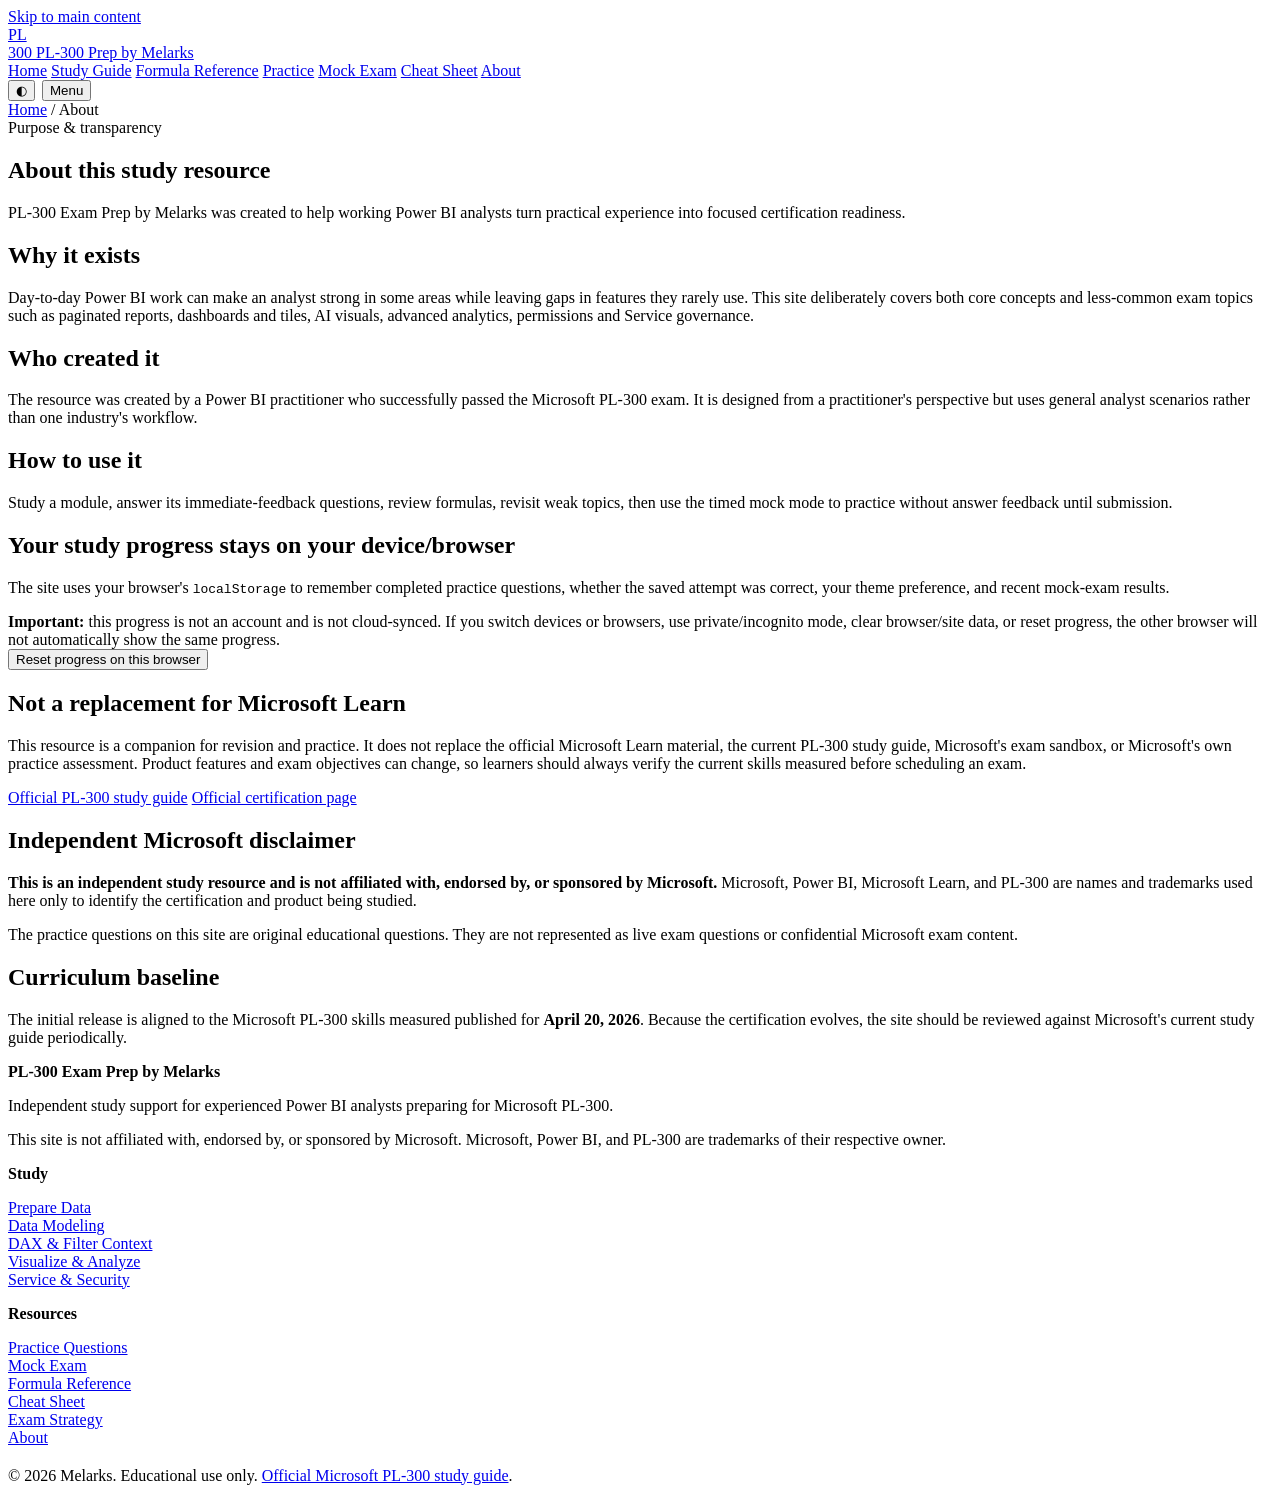
==== about.html @ dd819264 "Initial PL-300 upload (Part 1)" ====
<!doctype html>
<html lang="en" data-theme="light">
<head>
<meta charset="utf-8">
<meta name="viewport" content="width=device-width,initial-scale=1">
<title>About PL-300 Exam Prep by Melarks</title>
<meta name="description" content="About PL-300 Exam Prep by Melarks, its purpose, local progress storage, scope, Microsoft disclaimer and recommended use.">
<meta name="robots" content="index,follow,max-image-preview:large">
<link rel="canonical" href="https://melarks.com/about.html">
<meta name="theme-color" content="#03045e">
<meta name="color-scheme" content="light dark">
<meta property="og:type" content="website">
<meta property="og:site_name" content="Microsoft Power BI Data Analyst PL-300 Exam Prep by Melarks">
<meta property="og:title" content="About PL-300 Exam Prep by Melarks">
<meta property="og:description" content="About PL-300 Exam Prep by Melarks, its purpose, local progress storage, scope, Microsoft disclaimer and recommended use.">
<meta property="og:url" content="https://melarks.com/about.html">
<meta property="og:image" content="https://melarks.com/assets/og-cover.png">
<meta property="og:image:alt" content="PL-300 Exam Prep by Melarks">
<meta name="twitter:card" content="summary_large_image">
<meta name="twitter:title" content="About PL-300 Exam Prep by Melarks">
<meta name="twitter:description" content="About PL-300 Exam Prep by Melarks, its purpose, local progress storage, scope, Microsoft disclaimer and recommended use.">
<meta name="twitter:image" content="https://melarks.com/assets/og-cover.png">
<link rel="icon" href="assets/favicon.svg" type="image/svg+xml">
<link rel="manifest" href="site.webmanifest">
<link rel="stylesheet" href="css/styles.css">
<script type="application/ld+json">{"@context": "https://schema.org", "@type": "WebPage", "name": "About PL-300 Exam Prep by Melarks", "description": "About PL-300 Exam Prep by Melarks, its purpose, local progress storage, scope, Microsoft disclaimer and recommended use.", "url": "https://melarks.com/about.html", "isPartOf": {"@type": "WebSite", "name": "Microsoft Power BI Data Analyst PL-300 Exam Prep by Melarks", "url": "https://melarks.com"}}</script>

</head>
<body>
<a class="skip-link" href="#main">Skip to main content</a>
<header class="site-header">
  <div class="wrap topbar">
    <a class="brand" href="index.html" aria-label="Melarks PL-300 Exam Prep home">
      <span class="brand-mark" aria-hidden="true">PL<br>300</span>
      <span>PL-300 Prep by Melarks</span>
    </a>
    <nav class="nav" aria-label="Primary navigation"><a href="index.html">Home</a>
<a href="prepare-data.html">Study Guide</a>
<a href="formula-reference.html">Formula Reference</a>
<a href="practice.html">Practice</a>
<a href="mock-exam.html">Mock Exam</a>
<a href="cheat-sheet.html">Cheat Sheet</a>
<a href="about.html" aria-current="page">About</a></nav>
    <div style="display:flex;gap:7px">
      <button class="icon-btn" type="button" data-theme-toggle aria-label="Toggle dark and light theme">◐</button>
      <button class="menu-btn" type="button" data-menu aria-label="Open navigation menu">Menu</button>
    </div>
  </div>
</header>
<main id="main">
<section class="page-hero"><div class="wrap">
  <div class="breadcrumbs"><a href="index.html">Home</a> / About</div>
  <span class="eyebrow">Purpose &amp; transparency</span>
  <h1>About this study resource</h1>
  <p>PL-300 Exam Prep by Melarks was created to help working Power BI analysts turn practical experience into focused certification readiness.</p>
</div></section>
<section class="section"><div class="wrap">
  <div class="grid">
    <article class="card"><h2>Why it exists</h2><p>Day-to-day Power BI work can make an analyst strong in some areas while leaving gaps in features they rarely use. This site deliberately covers both core concepts and less-common exam topics such as paginated reports, dashboards and tiles, AI visuals, advanced analytics, permissions and Service governance.</p></article>
    <article class="card"><h2>Who created it</h2><p>The resource was created by a Power BI practitioner who successfully passed the Microsoft PL-300 exam. It is designed from a practitioner's perspective but uses general analyst scenarios rather than one industry's workflow.</p></article>
    <article class="card"><h2>How to use it</h2><p>Study a module, answer its immediate-feedback questions, review formulas, revisit weak topics, then use the timed mock mode to practice without answer feedback until submission.</p></article>
  </div>

  <section class="concept">
    <h2>Your study progress stays on your device/browser</h2>
    <p>The site uses your browser's <code>localStorage</code> to remember completed practice questions, whether the saved attempt was correct, your theme preference, and recent mock-exam results.</p>
    <div class="gotcha"><strong>Important:</strong> this progress is not an account and is not cloud-synced. If you switch devices or browsers, use private/incognito mode, clear browser/site data, or reset progress, the other browser will not automatically show the same progress.</div>
    <button class="btn danger no-print" type="button" data-reset-progress>Reset progress on this browser</button>
  </section>

  <section class="concept">
    <h2>Not a replacement for Microsoft Learn</h2>
    <p>This resource is a companion for revision and practice. It does not replace the official Microsoft Learn material, the current PL-300 study guide, Microsoft's exam sandbox, or Microsoft's own practice assessment. Product features and exam objectives can change, so learners should always verify the current skills measured before scheduling an exam.</p>
    <div class="actions">
      <a class="btn secondary" href="https://learn.microsoft.com/en-us/credentials/certifications/resources/study-guides/pl-300" rel="noopener">Official PL-300 study guide</a>
      <a class="btn secondary" href="https://learn.microsoft.com/en-us/credentials/certifications/power-bi-data-analyst-associate/" rel="noopener">Official certification page</a>
    </div>
  </section>

  <section class="concept">
    <h2>Independent Microsoft disclaimer</h2>
    <p><strong>This is an independent study resource and is not affiliated with, endorsed by, or sponsored by Microsoft.</strong> Microsoft, Power BI, Microsoft Learn, and PL-300 are names and trademarks used here only to identify the certification and product being studied.</p>
    <p>The practice questions on this site are original educational questions. They are not represented as live exam questions or confidential Microsoft exam content.</p>
  </section>

  <section class="concept">
    <h2>Curriculum baseline</h2>
    <p>The initial release is aligned to the Microsoft PL-300 skills measured published for <strong>April 20, 2026</strong>. Because the certification evolves, the site should be reviewed against Microsoft's current study guide periodically.</p>
  </section>
</div></section>
</main>
<footer class="footer">
  <div class="wrap footer-grid">
    <div>
      <strong>PL-300 Exam Prep by Melarks</strong>
      <p>Independent study support for experienced Power BI analysts preparing for Microsoft PL-300.</p>
      <p class="small">This site is not affiliated with, endorsed by, or sponsored by Microsoft. Microsoft, Power BI, and PL-300 are trademarks of their respective owner.</p>
    </div>
    <div>
      <strong>Study</strong>
      <p><a href="prepare-data.html">Prepare Data</a><br>
      <a href="data-modeling.html">Data Modeling</a><br>
      <a href="dax-filter-context.html">DAX &amp; Filter Context</a><br>
      <a href="visualize-analyze.html">Visualize &amp; Analyze</a><br>
      <a href="service-security.html">Service &amp; Security</a></p>
    </div>
    <div>
      <strong>Resources</strong>
      <p><a href="practice.html">Practice Questions</a><br>
      <a href="mock-exam.html">Mock Exam</a><br>
      <a href="formula-reference.html">Formula Reference</a><br>
      <a href="cheat-sheet.html">Cheat Sheet</a><br>
      <a href="exam-strategy.html">Exam Strategy</a><br>
      <a href="about.html">About</a></p>
    </div>
  </div>
  <div class="wrap small" style="margin-top:20px">
    © <span data-year>2026</span> Melarks. Educational use only. 
    <a href="https://learn.microsoft.com/en-us/credentials/certifications/resources/study-guides/pl-300" rel="noopener">Official Microsoft PL-300 study guide</a>.
  </div>
</footer>
<script src="js/app.js" defer></script>
<script src="js/questions.js" defer></script>
</body>
</html>
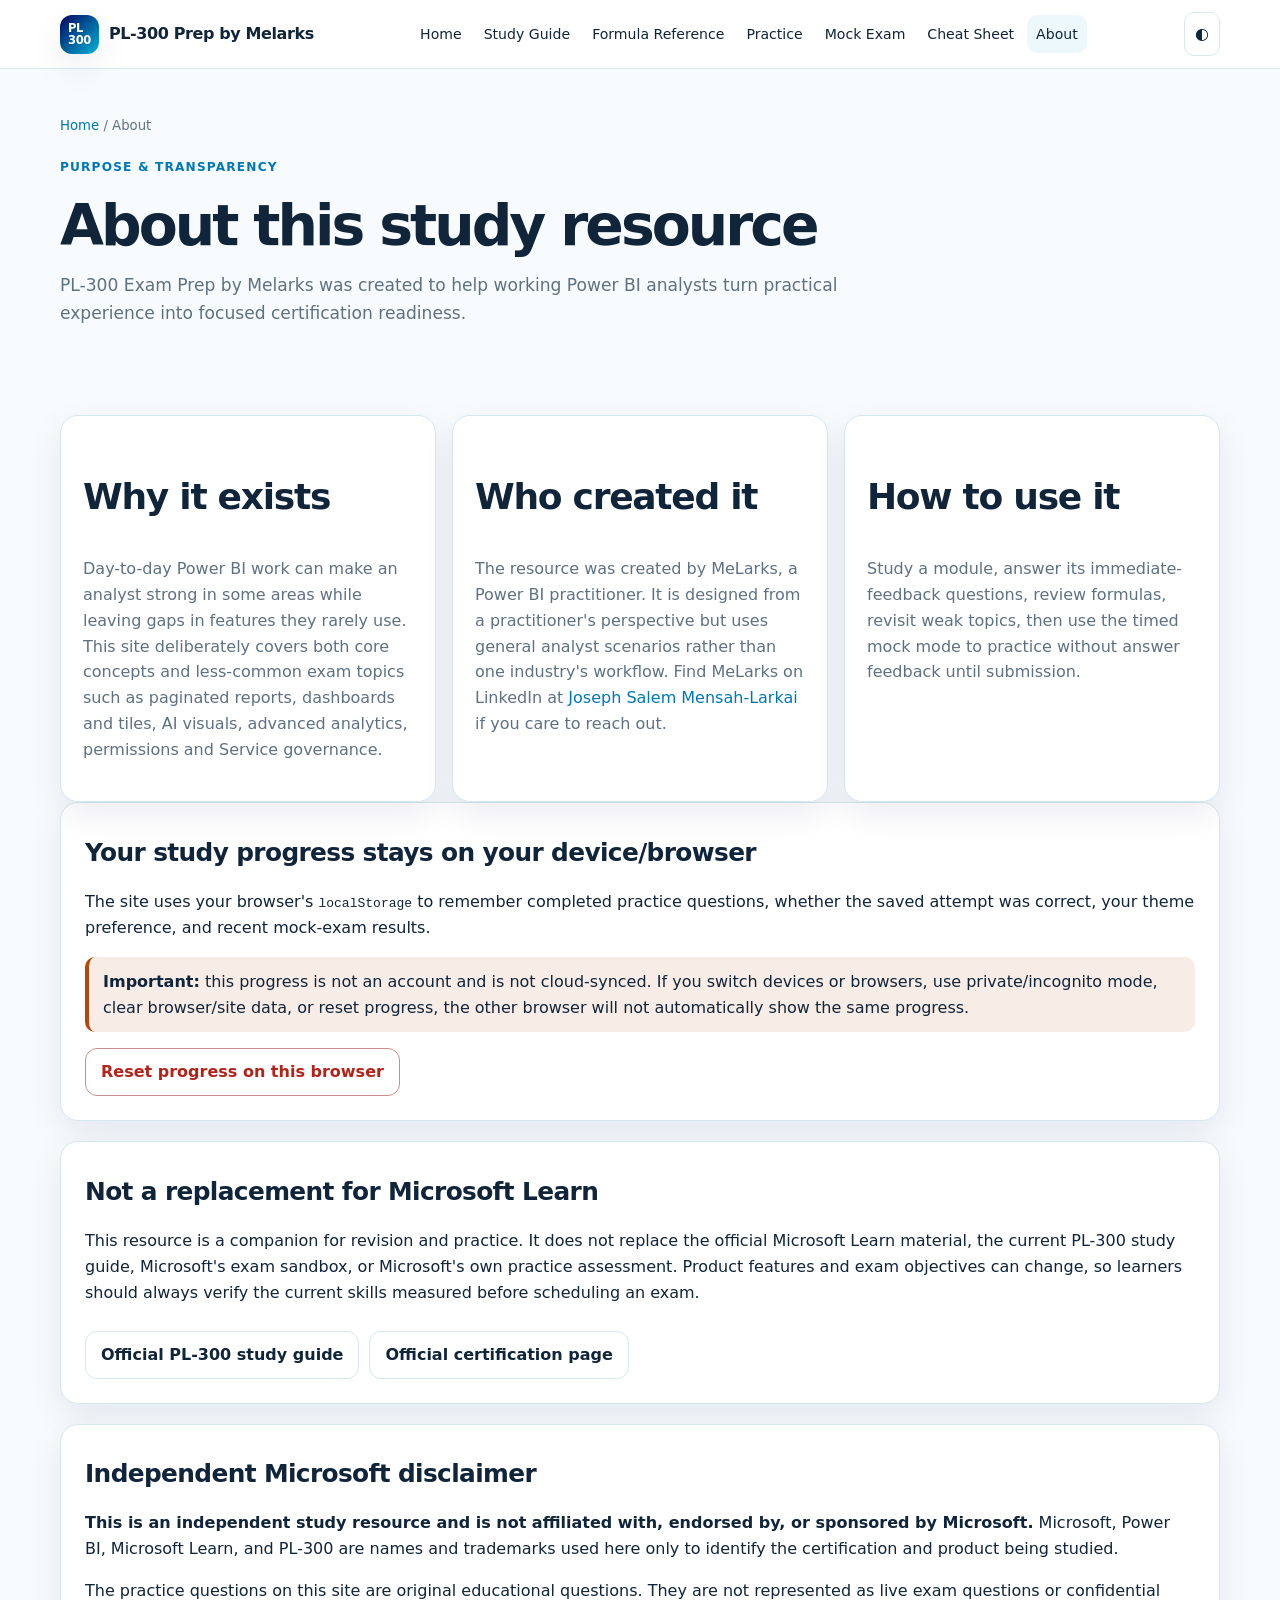
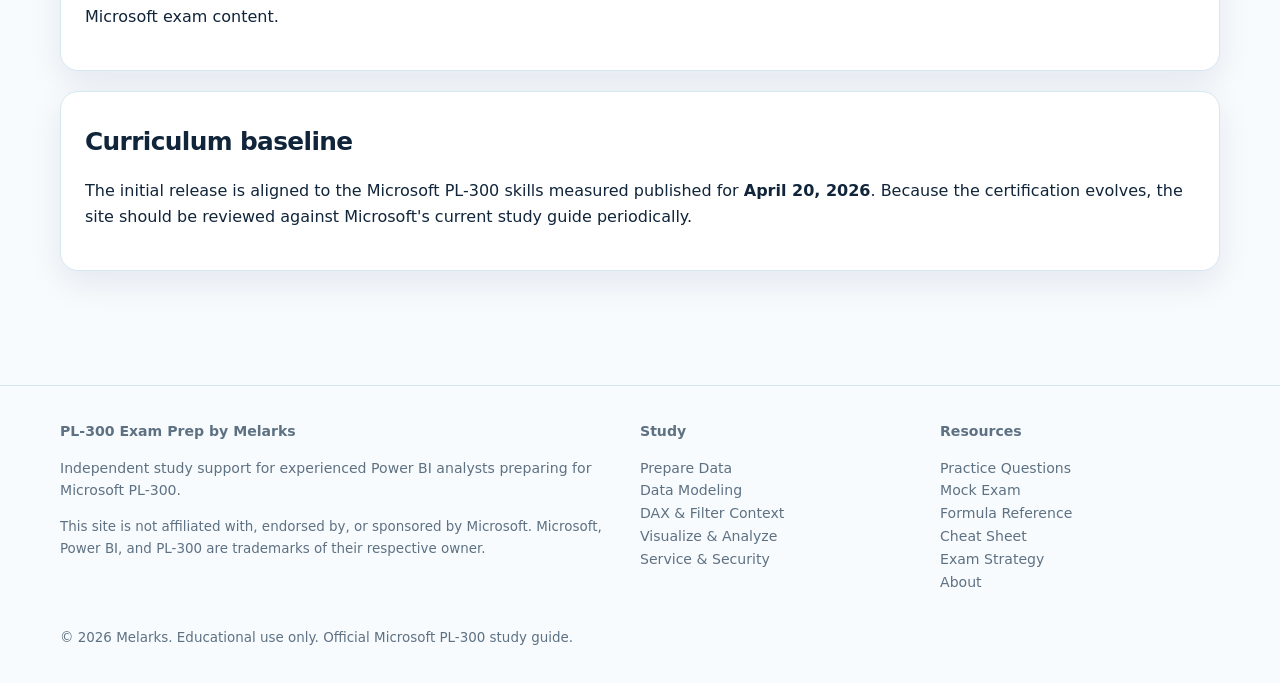
==== commit fde209ae: "First edit on VS Code" ====
--- a/about.html
+++ b/about.html
@@ -57,7 +57,7 @@
 <section class="section"><div class="wrap">
   <div class="grid">
     <article class="card"><h2>Why it exists</h2><p>Day-to-day Power BI work can make an analyst strong in some areas while leaving gaps in features they rarely use. This site deliberately covers both core concepts and less-common exam topics such as paginated reports, dashboards and tiles, AI visuals, advanced analytics, permissions and Service governance.</p></article>
-    <article class="card"><h2>Who created it</h2><p>The resource was created by a Power BI practitioner who successfully passed the Microsoft PL-300 exam. It is designed from a practitioner's perspective but uses general analyst scenarios rather than one industry's workflow.</p></article>
+    <article class="card"><h2>Who created it</h2><p>The resource was created by MeLarks, a Power BI practitioner. It is designed from a practitioner's perspective but uses general analyst scenarios rather than one industry's workflow. Find MeLarks on LinkedIn at <a href="https://www.linkedin.com/in/joseph-salem-mensah-larkai" target="_blank" rel="noopener noreferrer">Joseph Salem Mensah-Larkai</a> if you care to reach out.</p></article>
     <article class="card"><h2>How to use it</h2><p>Study a module, answer its immediate-feedback questions, review formulas, revisit weak topics, then use the timed mock mode to practice without answer feedback until submission.</p></article>
   </div>
 
--- a/css/styles.css
+++ b/css/styles.css
@@ -0,0 +1,122 @@
+
+:root{
+  --navy:#03045e;--blue:#0077b6;--cyan:#00b4d8;--ice:#90e0ef;--pale:#caf0f8;
+  --bg:#f7fbfd;--surface:#ffffff;--surface-2:#edf8fc;--text:#10243a;--muted:#5e7183;
+  --border:#d6e8ef;--good:#067647;--bad:#b42318;--warn:#b54708;--code:#061829;--code-text:#eaf9ff;
+  --shadow:0 12px 34px rgba(3,4,94,.08);--radius:18px
+}
+html[data-theme="dark"]{
+  --bg:#06101d;--surface:#0c1b2a;--surface-2:#102a3d;--text:#e9f5fa;--muted:#a8bfcc;
+  --border:#1f4054;--good:#5ad8a1;--bad:#ff938b;--warn:#ffc36b;--code:#020b14;--code-text:#eafaff;
+  --shadow:0 12px 34px rgba(0,0,0,.3)
+}
+*{box-sizing:border-box}
+html{scroll-behavior:smooth}
+body{margin:0;background:var(--bg);color:var(--text);font-family:Inter,ui-sans-serif,system-ui,-apple-system,BlinkMacSystemFont,"Segoe UI",sans-serif;line-height:1.62}
+a{color:var(--blue);text-decoration:none} a:hover{text-decoration:underline}
+button,input,select{font:inherit}
+.wrap{width:min(1160px,calc(100% - 32px));margin:auto}
+.skip-link{position:absolute;left:-9999px}.skip-link:focus{left:12px;top:12px;z-index:999;background:#fff;color:#000;padding:10px}
+.site-header{position:sticky;top:0;z-index:50;border-bottom:1px solid var(--border);background:color-mix(in srgb,var(--surface) 94%,transparent);backdrop-filter:blur(12px)}
+.topbar{min-height:68px;display:flex;align-items:center;justify-content:space-between;gap:16px}
+.brand{display:flex;align-items:center;gap:10px;color:var(--text);font-weight:850;letter-spacing:-.025em}
+.brand:hover{text-decoration:none}
+.brand-mark{width:39px;height:39px;border-radius:12px;background:linear-gradient(135deg,var(--navy),var(--cyan));color:#fff;display:grid;place-items:center;font-size:.72rem;line-height:1.05;box-shadow:var(--shadow)}
+.nav{display:flex;gap:4px;align-items:center}.nav a{padding:8px 9px;border-radius:10px;color:var(--text);font-size:.88rem}
+.nav a:hover,.nav a[aria-current="page"]{background:var(--surface-2);text-decoration:none}
+.icon-btn,.menu-btn{border:1px solid var(--border);background:var(--surface);color:var(--text);padding:8px 10px;border-radius:10px;cursor:pointer}.menu-btn{display:none}
+.hero{padding:72px 0 44px;background:radial-gradient(circle at 92% 0%,color-mix(in srgb,var(--cyan) 20%,transparent),transparent 34%)}
+.eyebrow{display:inline-block;color:var(--blue);font-weight:850;text-transform:uppercase;letter-spacing:.095em;font-size:.76rem}
+.hero h1,.page-hero h1{font-size:clamp(2.15rem,6vw,4.5rem);line-height:1.02;letter-spacing:-.052em;margin:.33em 0 .28em;max-width:980px}
+.page-hero h1{font-size:clamp(2rem,5vw,3.55rem)}
+.hero p,.page-hero p{font-size:1.07rem;color:var(--muted);max-width:820px}
+.page-hero{padding:46px 0 24px}
+.breadcrumbs{font-size:.83rem;color:var(--muted);margin-bottom:16px}
+.actions{display:flex;flex-wrap:wrap;gap:10px;margin-top:25px}
+.btn{display:inline-flex;align-items:center;justify-content:center;border:1px solid transparent;border-radius:12px;background:var(--navy);color:#fff;padding:10px 15px;font-weight:760;cursor:pointer;text-decoration:none}
+.btn:hover{background:var(--blue);text-decoration:none}
+.btn.secondary{background:var(--surface);border-color:var(--border);color:var(--text)}
+.btn.ghost{background:transparent;border-color:var(--border);color:var(--blue)}
+.btn.danger{background:transparent;border-color:color-mix(in srgb,var(--bad) 45%,var(--border));color:var(--bad)}
+.stats{display:grid;grid-template-columns:repeat(4,1fr);gap:12px;margin-top:34px}
+.stat,.card,.concept,.quiz-shell,.notice,.formula-card{background:var(--surface);border:1px solid var(--border);border-radius:var(--radius);box-shadow:var(--shadow)}
+.stat{padding:18px}.stat strong{display:block;color:var(--navy);font-size:1.45rem}html[data-theme="dark"] .stat strong{color:var(--ice)}
+.section{padding:46px 0}.section h2{font-size:clamp(1.55rem,3vw,2.25rem);letter-spacing:-.035em}
+.grid{display:grid;grid-template-columns:repeat(3,1fr);gap:16px}
+.card{padding:22px}.card h3{margin-top:0}.card p{color:var(--muted)}
+.module-link{display:block;color:inherit;transition:.18s ease}.module-link:hover{transform:translateY(-2px);text-decoration:none}
+.pill{display:inline-block;background:var(--surface-2);border:1px solid var(--border);padding:4px 9px;border-radius:999px;font-size:.76rem;color:var(--blue);font-weight:800}
+.layout{display:grid;grid-template-columns:minmax(0,1fr) 260px;gap:28px;align-items:start}
+.toc{position:sticky;top:90px;background:var(--surface);border:1px solid var(--border);border-radius:16px;padding:15px}
+.toc strong{display:block;margin-bottom:7px}.toc a{display:block;padding:5px 0;font-size:.84rem;color:var(--muted)}
+.module-nav{display:flex;justify-content:space-between;gap:12px;margin:24px 0}.module-nav a{flex:1}
+.concept{padding:24px;margin:0 0 20px;scroll-margin-top:90px}.concept h2{margin:.35rem 0 .6rem;font-size:1.55rem;letter-spacing:-.025em}.concept ul{padding-left:20px}
+.gotcha{border-left:4px solid var(--warn);background:color-mix(in srgb,var(--warn) 10%,var(--surface));padding:12px 14px;border-radius:10px;margin:16px 0}
+.exam-tip{border-left:4px solid var(--cyan);background:var(--surface-2);padding:12px 14px;border-radius:10px;margin:16px 0}
+.code-wrap{margin:18px 0}.code-label{font-size:.75rem;font-weight:850;text-transform:uppercase;letter-spacing:.08em;color:var(--cyan);margin-bottom:5px}
+.code-block{background:var(--code);color:var(--code-text);border:1px solid #17364c;border-radius:14px;padding:16px;overflow:auto;white-space:pre;font:500 .9rem/1.6 ui-monospace,SFMono-Regular,Menlo,Consolas,monospace}
+.formula-explain{color:var(--muted);padding-left:21px}
+.inline-quiz{border-top:1px solid var(--border);margin-top:23px;padding-top:18px}
+.quiz-head{display:flex;align-items:center;justify-content:space-between;gap:10px;margin-bottom:10px}
+.progress{height:8px;background:var(--surface-2);border-radius:999px;overflow:hidden}.progress span{display:block;height:100%;width:0;background:linear-gradient(90deg,var(--blue),var(--cyan))}
+.question{padding:17px 0;border-top:1px solid var(--border)}.question:first-of-type{border-top:0}.question-stem{font-weight:760;white-space:pre-line;margin:0 0 12px}
+.case-box{background:var(--surface-2);border:1px solid var(--border);border-radius:12px;padding:12px;margin-bottom:12px;color:var(--muted)}
+.options{display:grid;gap:8px}.option{display:flex;gap:9px;align-items:flex-start;border:1px solid var(--border);background:var(--surface);border-radius:12px;padding:10px 12px;cursor:pointer}.option:hover{border-color:var(--cyan)}.option input{margin-top:5px}
+.feedback{display:none;margin-top:12px;border-radius:12px;padding:13px}.feedback.show{display:block}.feedback.correct{background:color-mix(in srgb,var(--good) 11%,var(--surface));border:1px solid color-mix(in srgb,var(--good) 42%,var(--border))}.feedback.wrong{background:color-mix(in srgb,var(--bad) 9%,var(--surface));border:1px solid color-mix(in srgb,var(--bad) 42%,var(--border))}
+.answer-notes{padding-left:20px;color:var(--muted);margin:8px 0 0}.quiz-submit{margin-top:11px}
+.yesno-row,.match-row{display:grid;grid-template-columns:1fr 180px;gap:10px;align-items:center;padding:6px 0}
+.match-row select,.order-row select,.practice-toolbar select,.practice-toolbar input,.searchbox{padding:9px 10px;border:1px solid var(--border);background:var(--surface);color:var(--text);border-radius:10px}
+.order-row{display:grid;grid-template-columns:84px 1fr;gap:10px;align-items:center;padding:5px 0}
+.practice-toolbar{display:flex;align-items:center;flex-wrap:wrap;gap:10px;margin:18px 0}.quiz-shell{padding:20px}
+.mock-shell{max-width:900px;margin:auto}.mock-top{position:sticky;top:70px;z-index:20;background:var(--surface);border:1px solid var(--border);border-radius:14px;padding:12px 14px;display:flex;justify-content:space-between;align-items:center;gap:12px;margin-bottom:15px;box-shadow:var(--shadow)}
+.timer{font-weight:900;font-variant-numeric:tabular-nums}.result-score{font-size:3.2rem;font-weight:900;color:var(--navy)}html[data-theme="dark"] .result-score{color:var(--ice)}
+.formula-grid{display:grid;grid-template-columns:repeat(2,1fr);gap:16px}.formula-card{padding:18px}.formula-card h2{margin:.35rem 0}
+.searchbox{width:100%;margin:8px 0 20px;padding:12px}
+.notice{padding:19px}.small{font-size:.84rem;color:var(--muted)}.muted{color:var(--muted)}
+.exam-facts{display:grid;grid-template-columns:repeat(3,1fr);gap:14px}
+.footer{border-top:1px solid var(--border);margin-top:48px;padding:34px 0;color:var(--muted);font-size:.88rem}.footer-grid{display:grid;grid-template-columns:2fr 1fr 1fr;gap:20px}.footer a{color:var(--muted)}
+.hidden{display:none!important}
+@media(max-width:980px){
+ .nav{display:none;position:absolute;top:65px;left:16px;right:16px;flex-direction:column;align-items:stretch;background:var(--surface);border:1px solid var(--border);border-radius:14px;padding:10px;box-shadow:var(--shadow)}
+ .nav.open{display:flex}.menu-btn{display:inline-block}.layout{grid-template-columns:1fr}.toc{position:relative;top:auto}.grid{grid-template-columns:repeat(2,1fr)}.formula-grid{grid-template-columns:1fr}.exam-facts{grid-template-columns:1fr}.stats{grid-template-columns:repeat(2,1fr)}
+}
+@media(max-width:640px){
+ .wrap{width:min(100% - 20px,1160px)}.brand span:last-child{display:none}.topbar{min-height:62px}.hero{padding-top:46px}.hero h1{font-size:2.4rem}
+ .grid,.stats{grid-template-columns:1fr}.concept{padding:18px}.yesno-row,.match-row{grid-template-columns:1fr}.mock-top{top:63px;align-items:flex-start}.footer-grid{grid-template-columns:1fr}.actions .btn{width:100%}.module-nav{flex-direction:column}
+}
+
+/* Mobile overflow hardening for lesson, progress and quiz content */
+html,body{max-width:100%;overflow-x:hidden}
+.layout>*,.layout>div,.concept,.concept-explanation,.inline-quiz,.question,.notice,.quiz-shell,.feedback,.case-box{min-width:0;max-width:100%}
+.concept p,.concept li,.concept h2,.concept h3,.question-stem,.option,.answer-notes li,.notice,.feedback{overflow-wrap:anywhere;word-break:normal}
+img,svg,video,canvas{max-width:100%;height:auto}
+.code-wrap,.code-block,pre{min-width:0;max-width:100%}
+.code-block{overflow-x:auto;-webkit-overflow-scrolling:touch}
+.concept-table,table{max-width:100%}
+.concept-table{display:block;overflow-x:auto;-webkit-overflow-scrolling:touch}
+.quiz-head{flex-wrap:wrap;min-width:0}
+.quiz-head>*{min-width:0}
+.options,.option{min-width:0;max-width:100%}
+.option input{flex:0 0 auto}
+.yesno-row,.match-row{grid-template-columns:minmax(0,1fr) minmax(0,180px)}
+.order-row{grid-template-columns:84px minmax(0,1fr)}
+.match-row select,.order-row select,.practice-toolbar select,.practice-toolbar input,.searchbox{min-width:0;max-width:100%}
+
+@media(max-width:640px){
+ .layout,.layout>div,.concept,.concept-explanation,.inline-quiz,.question,.notice{width:100%;min-width:0;max-width:100%}
+ .concept{overflow:hidden}
+ .concept ul,.formula-explain,.answer-notes{padding-left:1.2rem}
+ .quiz-head{align-items:flex-start}
+ .quiz-head .small{width:100%}
+ .yesno-row,.match-row,.order-row{grid-template-columns:1fr}
+ .match-row select,.order-row select{width:100%}
+ .question-stem{max-width:100%}
+ .option{width:100%}
+ .code-block{font-size:.82rem;padding:13px}
+ .concept-table{width:100%}
+}
+
+@media print{
+ .site-header,.toc,.inline-quiz,.footer,.actions,.practice-toolbar,.no-print{display:none!important}
+ body{background:white;color:black}.wrap{width:100%}.concept,.card,.formula-card{box-shadow:none;border:1px solid #bbb;break-inside:avoid}.page-hero{padding-top:0}
+}
